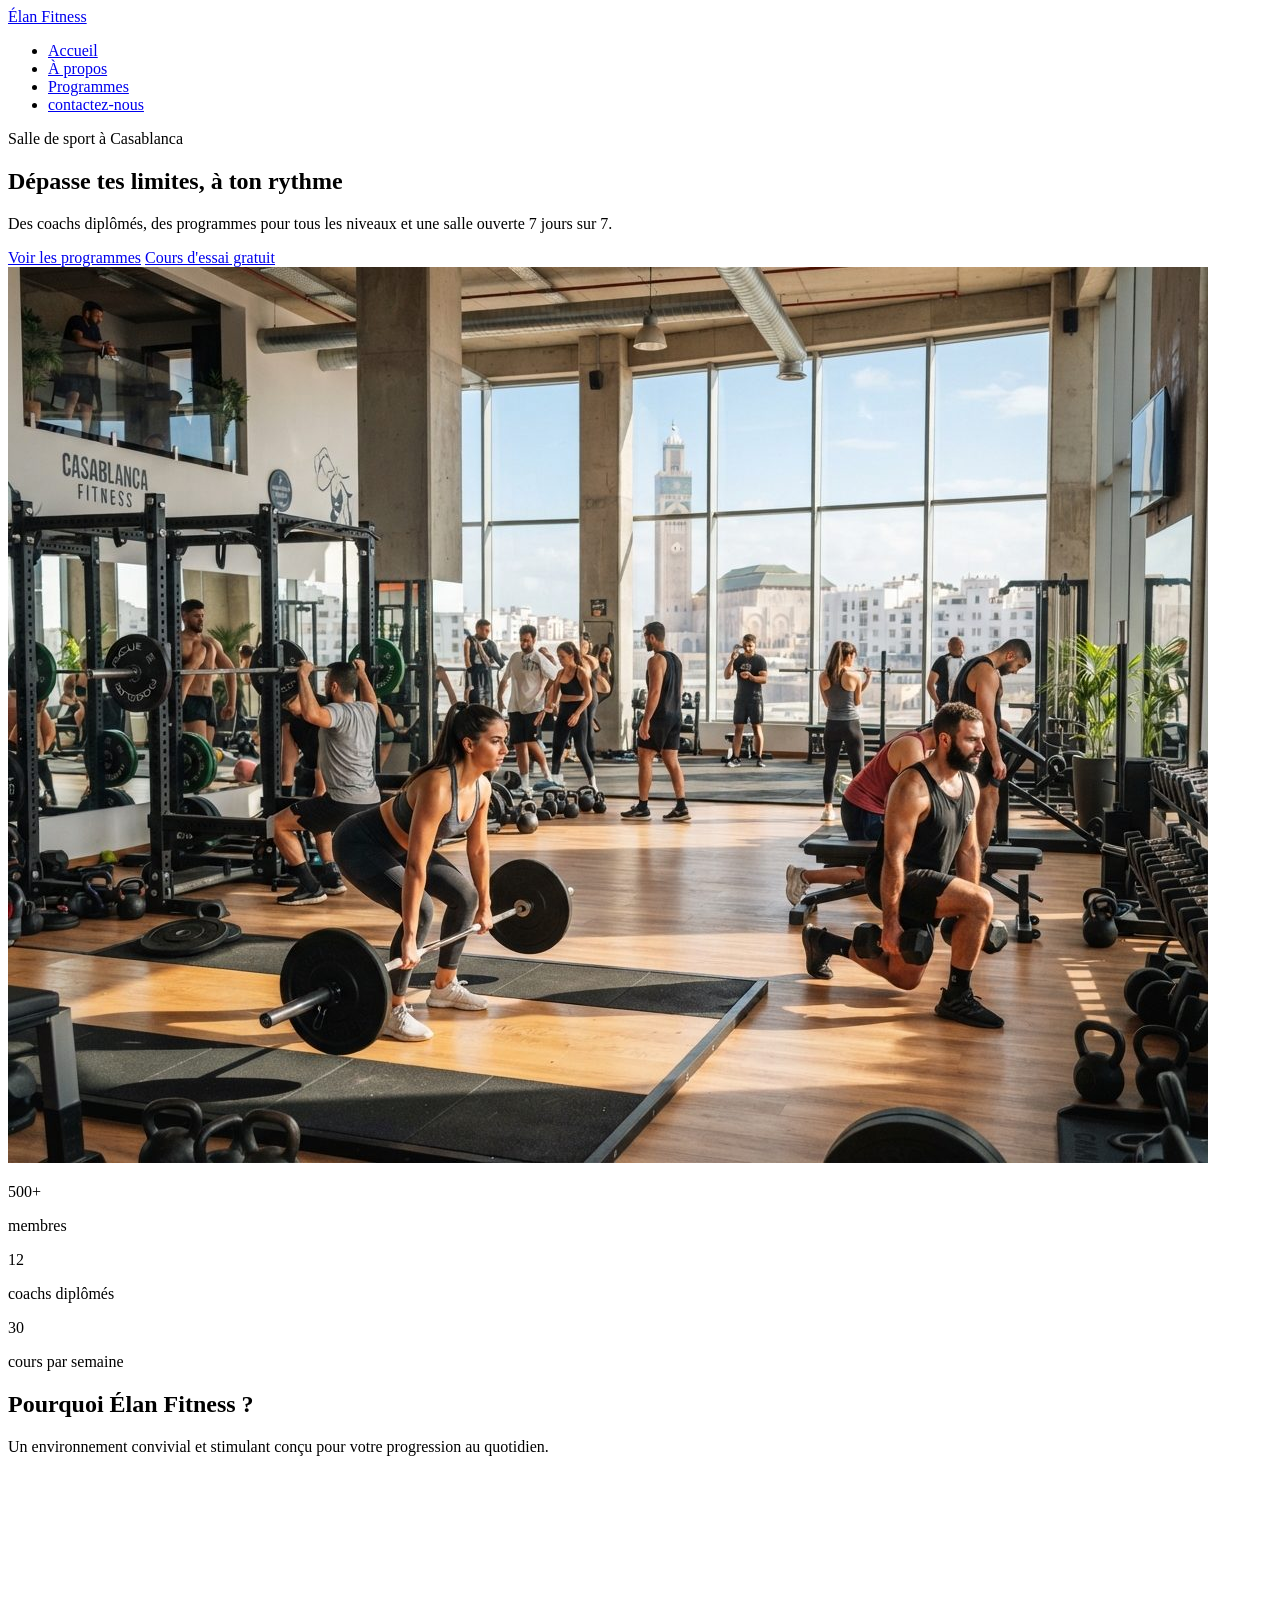
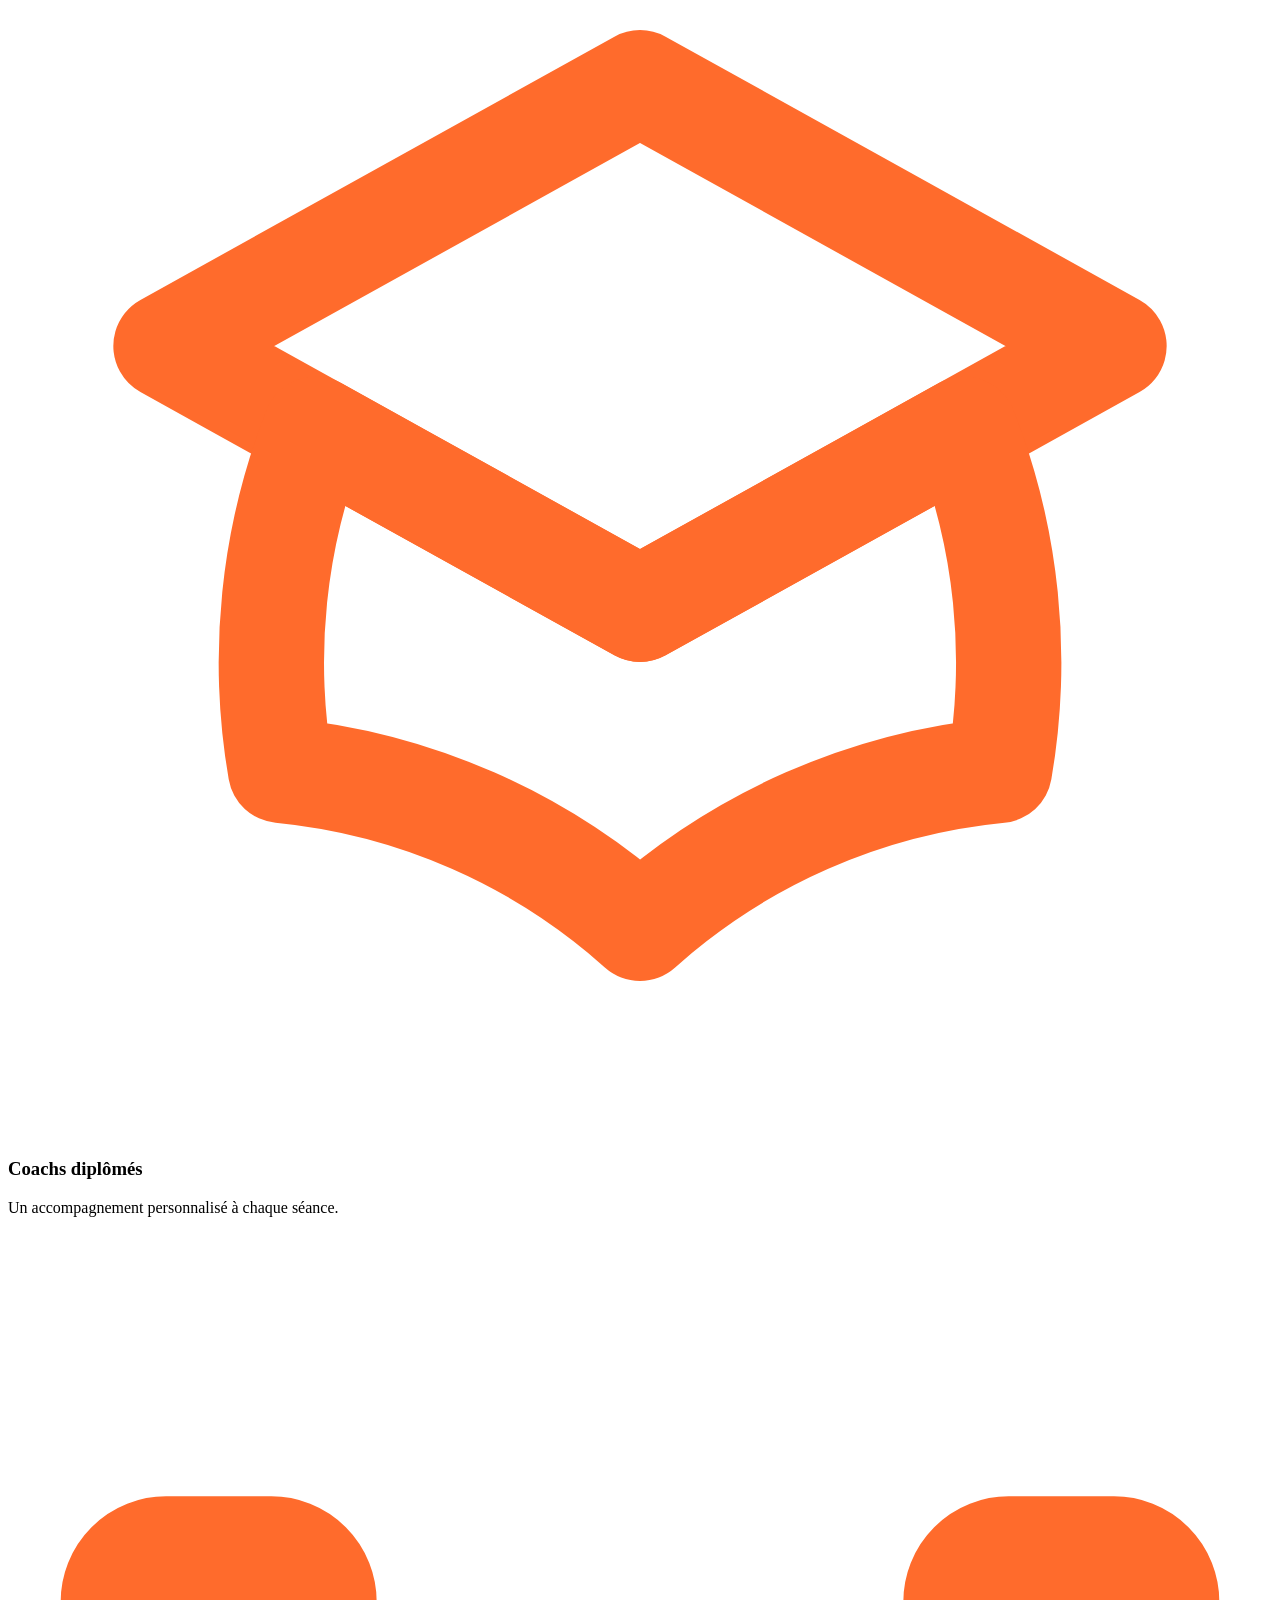
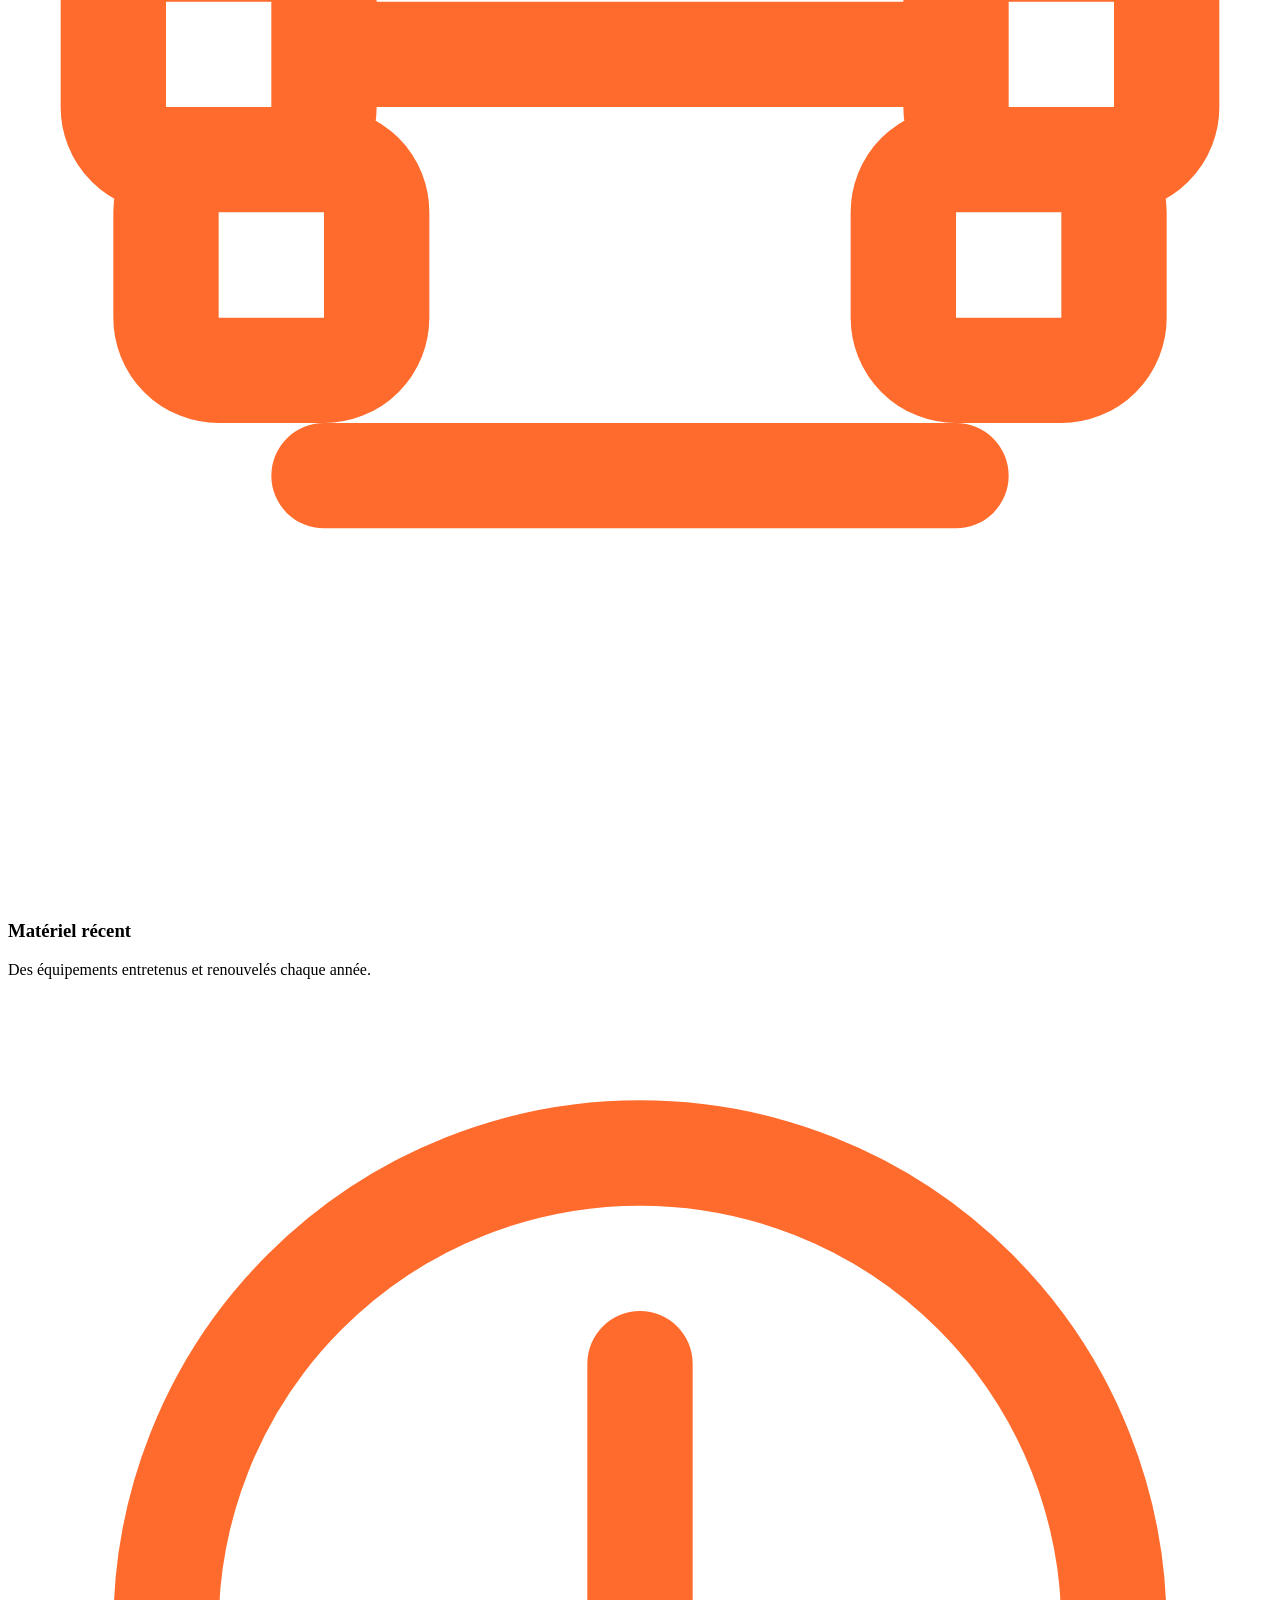
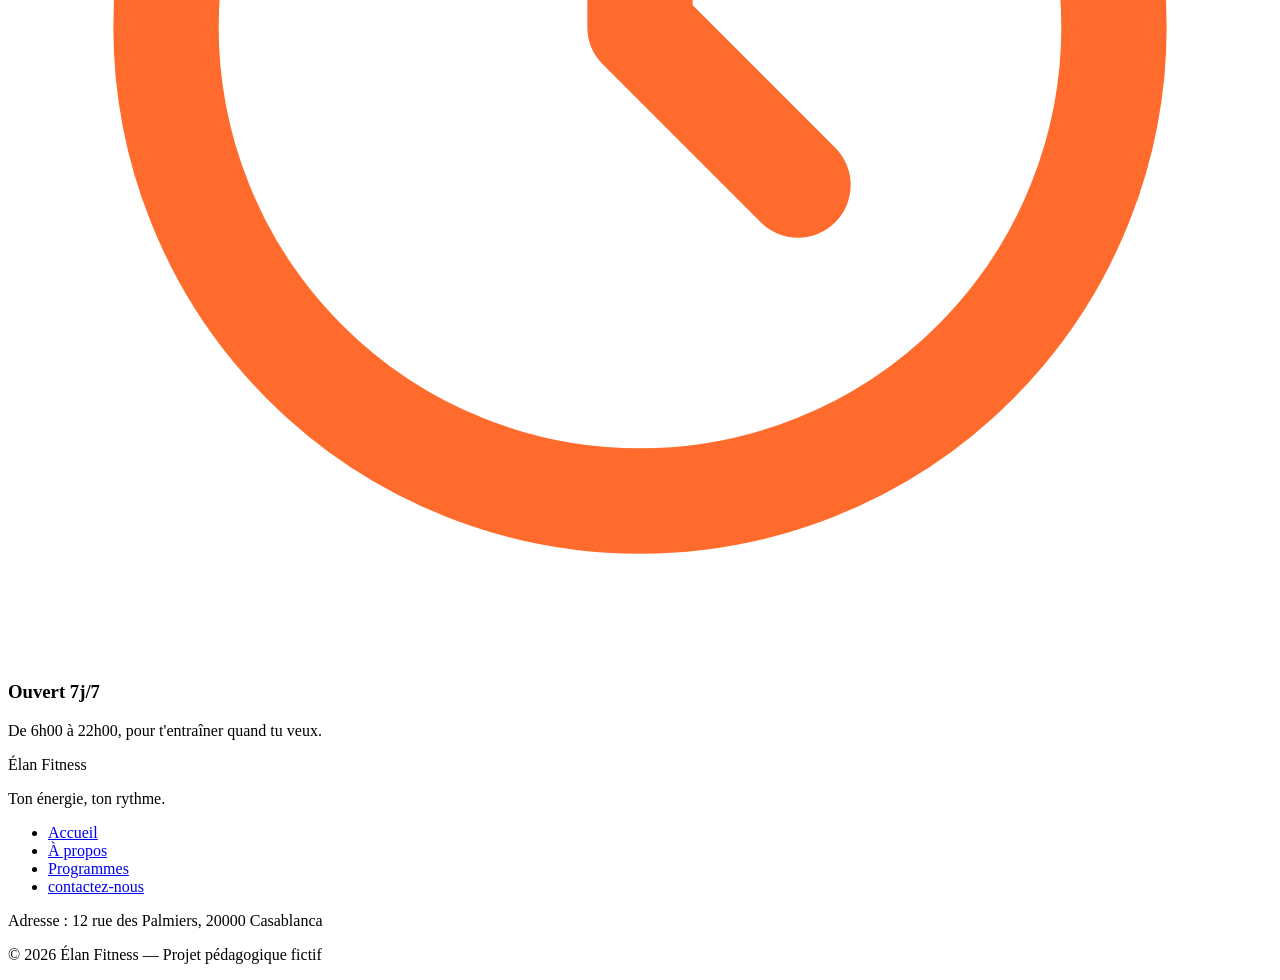
==== index.html @ 832193f3 "decoupage multiple pages" ====
<!DOCTYPE html>
<html lang="fr">
<head>
  <meta charset="UTF-8">
  <meta name="viewport" content="width=device-width, initial-scale=1">
  <meta name="description" content="Élan Fitness, salle de sport à Casablanca : musculation, yoga, cardio et boxe fitness avec des coachs diplômés. Réservez votre cours d'essai gratuit.">
  <title>Élan Fitness | Salle de sport à Casablanca</title>

  <link rel="preconnect" href="https://fonts.googleapis.com">
  <link rel="preconnect" href="https://fonts.gstatic.com" crossorigin>
  <link href="https://fonts.googleapis.com/css2?family=Inter:wght@400;500;600&family=Poppins:wght@600;700;800&display=swap" rel="stylesheet">

  <link rel="stylesheet" href="style.css">
   <link rel="icon" type="image/svg" href="img/icon-email.svg">
</head>

<body>

  <header class="en-tete">
    <div class="conteneur en-tete-contenu">
      <a href="index.html" class="logo">Élan Fitness</a>

      <nav aria-label="Navigation principale">
        <ul class="menu">
          <li><a href="index.html" class="lien-actif">Accueil</a></li>
          <li><a href="apropo.html">À propos</a></li>
          <li><a href="programms.html">Programmes</a></li>
          <li><a href="contact.html">contactez-nous</a></li>
        </ul>
      </nav>
    </div>
  </header>

  <main>

    <section id="accueil" class="hero">
      <div class="conteneur">

        <div class="hero-contenu">
          <div class="hero-texte">
            <p class="sur-titre">Salle de sport à Casablanca</p>
            <h1>Dépasse tes limites, à ton rythme</h1>
            <p class="hero-description">
              Des coachs diplômés, des programmes pour tous les niveaux et une salle ouverte 7 jours sur 7.
            </p>
            <div class="boutons">
              <a href="#programmes" class="bouton bouton-principal">Voir les programmes</a>
              <a href="#contact" class="bouton bouton-secondaire">Cours d'essai gratuit</a>
            </div>
          </div>

          <img class="hero-image" src="img/hero.jpg" alt="Des personnes s'entraînent dans une salle de sport lumineuse à Casablanca">
        </div>

        <div class="chiffres">
          <div class="chiffre">
            <p class="chiffre-nombre">500+</p>
            <p>membres</p>
          </div>
          <div class="chiffre">
            <p class="chiffre-nombre">12</p>
            <p>coachs diplômés</p>
          </div>
          <div class="chiffre">
            <p class="chiffre-nombre">30</p>
            <p>cours par semaine</p>
          </div>
        </div>

      </div>
    </section>

    <section class="section section-blanche">
      <div class="conteneur">

        <div class="section-titre">
          <h2>Pourquoi Élan Fitness ?</h2>
          <p>Un environnement convivial et stimulant conçu pour votre progression au quotidien.</p>
        </div>

        <div class="cartes">
          <article class="carte carte-avantage">
            <div class="icone"><img src="img/icone-coach.svg" alt=""></div>
            <h3>Coachs diplômés</h3>
            <p>Un accompagnement personnalisé à chaque séance.</p>
          </article>

          <article class="carte carte-avantage">
            <div class="icone"><img src="img/icone-materiel.svg" alt=""></div>
            <h3>Matériel récent</h3>
            <p>Des équipements entretenus et renouvelés chaque année.</p>
          </article>

          <article class="carte carte-avantage">
            <div class="icone"><img src="img/icone-horloge.svg" alt=""></div>
            <h3>Ouvert 7j/7</h3>
            <p>De 6h00 à 22h00, pour t'entraîner quand tu veux.</p>
          </article>
        </div>

      </div>
    </section>

    

    

  </main>

  <footer class="pied-de-page">
    <div class="conteneur">

      <div class="pied-haut">
        <div>
          <p class="logo logo-clair">Élan Fitness</p>
          <p class="slogan">Ton énergie, ton rythme.</p>
        </div>

        <nav aria-label="Navigation du pied de page">
          <ul class="menu menu-pied">
            <li><a href="index.html">Accueil</a></li>
            <li><a href="apropo.html">À propos</a></li>
            <li><a href="programms.html">Programmes</a></li>
             <li><a href="contact.html">contactez-nous</a></li>
          </ul>
        </nav>
      </div>

      <div class="pied-bas">
        <p>Adresse : 12 rue des Palmiers, 20000 Casablanca</p>
        <p>&copy; 2026 Élan Fitness — Projet pédagogique fictif</p>
      </div>

    </div>
  </footer>
</body>
</html>
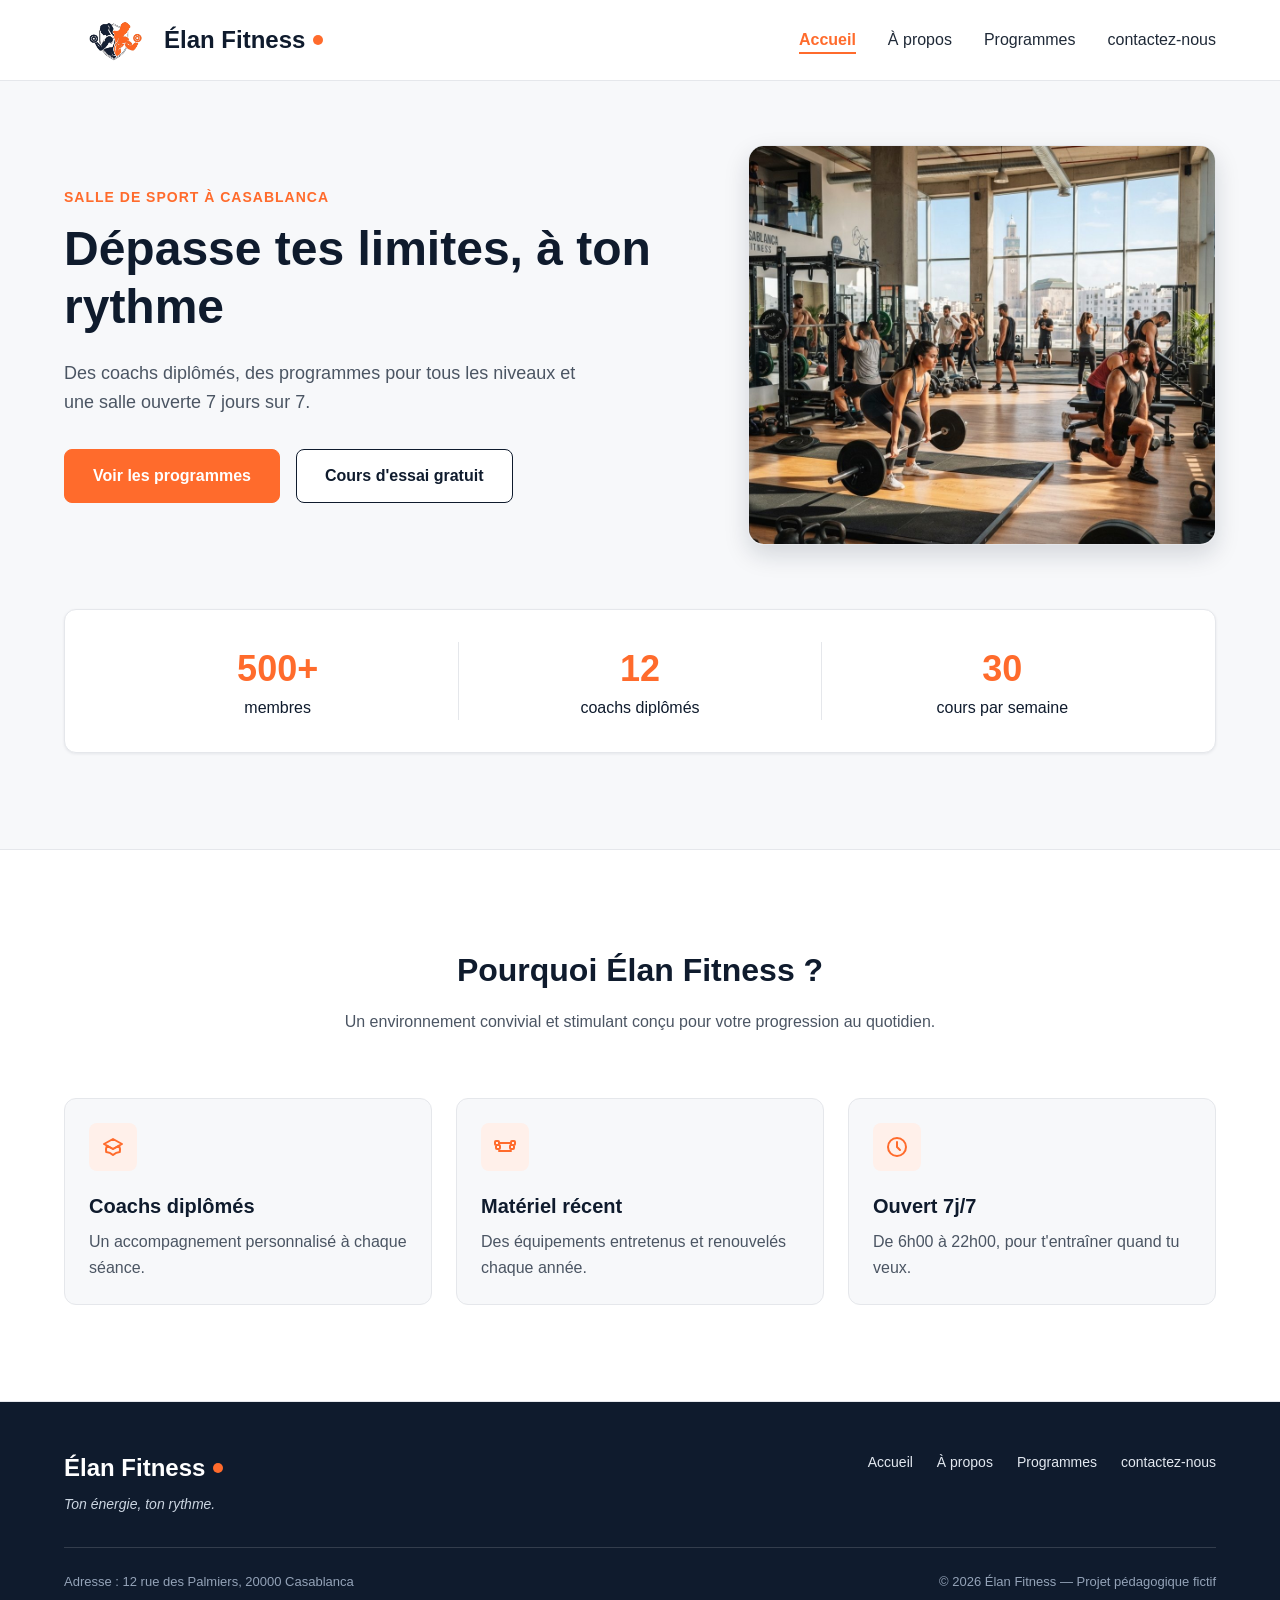
==== commit ede53d3d: "final project" ====
--- a/index.html
+++ b/index.html
@@ -11,14 +11,18 @@
   <link href="https://fonts.googleapis.com/css2?family=Inter:wght@400;500;600&family=Poppins:wght@600;700;800&display=swap" rel="stylesheet">
 
   <link rel="stylesheet" href="style.css">
-   <link rel="icon" type="image/svg" href="img/icon-email.svg">
+
+   <link rel="shortcut icon" href="img/logo.png" type="image/x-icon">
+
 </head>
 
 <body>
 
   <header class="en-tete">
     <div class="conteneur en-tete-contenu">
-      <a href="index.html" class="logo">Élan Fitness</a>
+      
+      <a href="index.html" class="logo"><img src="img/logo.png" id="logo">
+        Élan Fitness</a>
 
       <nav aria-label="Navigation principale">
         <ul class="menu">
--- a/style.css
+++ b/style.css
@@ -0,0 +1,578 @@
+* {
+  box-sizing: border-box;
+  margin: 0;
+  padding: 0;
+}
+
+html {
+  scroll-behavior: smooth;
+}
+
+body {
+  font-family: 'Inter', Arial, sans-serif;
+  font-size: 16px;
+  line-height: 1.5;
+  color: #1F2937;
+  background-color: #F7F8FA;
+}
+
+h1, h2, h3, h4 {
+  font-family: 'Poppins', Arial, sans-serif;
+  color: #0F1B2D;
+}
+
+a {
+  color: inherit;
+  text-decoration: none;
+}
+
+ul {
+  list-style: none;
+}
+
+img {
+  display: block;
+  max-width: 100%;
+}
+
+a:focus-visible,
+button:focus-visible {
+  outline: 3px solid #FF6B2C;
+  outline-offset: 2px;
+}
+
+.conteneur {
+  width: 100%;
+  max-width: 1200px;
+  margin: 0 auto;
+  padding: 0 24px;
+}
+
+.section {
+  padding: 96px 0;
+}
+
+.section-blanche {
+  background-color: #FFFFFF;
+  border-top: 1px solid #E5E7EB;
+  border-bottom: 1px solid #E5E7EB;
+}
+
+.section-titre {
+  max-width: 640px;
+  margin: 0 auto 64px;
+  text-align: center;
+}
+
+.section-titre h2 {
+  font-size: 32px;
+  margin-bottom: 16px;
+}
+
+.section-titre h3 {
+  font-size: 26px;
+  margin-bottom: 12px;
+}
+
+.section-titre p {
+  color: #4B5563;
+}
+
+.sur-titre {
+  font-size: 14px;
+  font-weight: 600;
+  color: #FF6B2C;
+  text-transform: uppercase;
+  letter-spacing: 1px;
+  margin-bottom: 12px;
+}
+
+.bouton {
+  display: inline-block;
+  padding: 14px 28px;
+  border-radius: 8px;
+  font-size: 16px;
+  font-weight: 600;
+  text-align: center;
+  cursor: pointer;
+}
+
+.bouton-principal {
+  background-color: #FF6B2C;
+  border: 1px solid #FF6B2C;
+  color: #FFFFFF;
+}
+
+.bouton-principal:hover {
+  background-color: #F05817;
+}
+
+.bouton-secondaire {
+  background-color: #FFFFFF;
+  border: 1px solid #0F1B2D;
+  color: #0F1B2D;
+}
+
+.bouton-secondaire:hover {
+  background-color: #F3F4F6;
+}
+
+.cartes {
+  display: flex;
+  gap: 24px;
+}
+
+.carte {
+  flex: 1;
+  background-color: #FFFFFF;
+  border: 1px solid #E5E7EB;
+  border-radius: 12px;
+  box-shadow: 0 1px 3px rgba(15, 27, 45, 0.08);
+}
+
+.icone {
+  width: 48px;
+  height: 48px;
+  background-color: #FFF0EA;
+  border-radius: 8px;
+  display: flex;
+  align-items: center;
+  justify-content: center;
+}
+
+.icone img {
+  width: 24px;
+  height: 24px;
+}
+
+.icone-petite {
+  width: 32px;
+  height: 32px;
+  border-radius: 50%;
+}
+
+.icone-petite img {
+  width: 16px;
+  height: 16px;
+}
+
+.en-tete {
+  position: sticky;
+  top: 0;
+  z-index: 10;
+  background-color: #FFFFFF;
+  border-bottom: 1px solid #E5E7EB;
+}
+
+.en-tete-contenu {
+  height: 80px;
+  display: flex;
+  align-items: center;
+  justify-content: space-between;
+}
+
+.logo {
+  display: flex;
+  align-items: center;
+  font-family: 'Poppins', Arial, sans-serif;
+  font-size: 24px;
+  font-weight: 700;
+  color: #0F1B2D;
+  
+}
+
+.logo::after {
+  content: "";
+  width: 10px;
+  height: 10px;
+  margin-left: 8px;
+  background-color: #FF6B2C;
+  border-radius: 50%;
+}
+
+.menu {
+  display: flex;
+  gap: 32px;
+}
+
+.menu a {
+  font-weight: 500;
+  padding-bottom: 4px;
+  border-bottom: 2px solid transparent;
+}
+
+.menu a:hover {
+  color: #FF6B2C;
+}
+
+.menu .lien-actif {
+  color: #FF6B2C;
+  font-weight: 600;
+  border-bottom-color: #FF6B2C;
+}
+
+.hero {
+  padding: 64px 0 96px;
+}
+
+.hero-contenu {
+  display: flex;
+  align-items: center;
+  gap: 32px;
+}
+
+.hero-texte {
+  flex: 7;
+}
+
+.hero-texte h1 {
+  font-size: 48px;
+  font-weight: 800;
+  line-height: 1.2;
+  margin-bottom: 24px;
+}
+
+.hero-description {
+  max-width: 520px;
+  font-size: 18px;
+  line-height: 1.6;
+  color: #4B5563;
+  margin-bottom: 32px;
+}
+
+.boutons {
+  display: flex;
+  flex-wrap: wrap;
+  gap: 16px;
+}
+
+.hero-image {
+  flex: 5;
+  min-width: 0;
+  height: 400px;
+  object-fit: cover;
+  border-radius: 16px;
+  border: 1px solid #E5E7EB;
+  box-shadow: 0 10px 25px rgba(15, 27, 45, 0.15);
+}
+
+.chiffres {
+  display: flex;
+  margin-top: 64px;
+  padding: 32px;
+  background-color: #FFFFFF;
+  border: 1px solid #E5E7EB;
+  border-radius: 12px;
+  box-shadow: 0 1px 3px rgba(15, 27, 45, 0.08);
+}
+
+.chiffre {
+  flex: 1;
+  text-align: center;
+  font-weight: 500;
+  color: #0F1B2D;
+}
+
+.chiffre + .chiffre {
+  border-left: 1px solid #E5E7EB;
+}
+
+.chiffre-nombre {
+  font-family: 'Poppins', Arial, sans-serif;
+  font-size: 36px;
+  font-weight: 800;
+  color: #FF6B2C;
+}
+
+.carte-avantage {
+  padding: 24px;
+  background-color: #F7F8FA;
+  box-shadow: none;
+}
+
+.carte-avantage .icone {
+  margin-bottom: 20px;
+}
+
+.carte-avantage h3 {
+  font-size: 20px;
+  margin-bottom: 8px;
+}
+
+.carte-avantage p {
+  color: #4B5563;
+  line-height: 1.6;
+}
+
+.apropos-contenu {
+  display: flex;
+  align-items: center;
+  gap: 64px;
+}
+
+.apropos-texte {
+  flex: 7;
+}
+
+.apropos-texte h2 {
+  font-size: 36px;
+  line-height: 1.2;
+  margin-bottom: 20px;
+}
+
+.apropos-texte p {
+  color: #4B5563;
+  line-height: 1.7;
+  margin-bottom: 16px;
+}
+
+.valeurs {
+  display: flex;
+  gap: 16px;
+  margin-top: 32px;
+}
+
+.valeur {
+  flex: 1;
+  display: flex;
+  align-items: center;
+  gap: 12px;
+  padding: 12px 16px;
+  background-color: #FFFFFF;
+  border: 1px solid #E5E7EB;
+  border-radius: 12px;
+  font-family: 'Poppins', Arial, sans-serif;
+  font-size: 14px;
+  font-weight: 600;
+  color: #0F1B2D;
+}
+
+.apropos-image {
+  flex: 5;
+  min-width: 0;
+  height: 360px;
+  object-fit: cover;
+  border-radius: 16px;
+  box-shadow: 0 10px 25px rgba(15, 27, 45, 0.15);
+}
+
+.carte-programme {
+  display: flex;
+  flex-direction: column;
+  overflow: hidden;
+}
+
+.carte-programme > img {
+  width: 100%;
+  height: 200px;
+  object-fit: cover;
+}
+
+.programme-corps {
+  flex: 1;
+  display: flex;
+  flex-direction: column;
+  padding: 20px;
+}
+
+.programme-corps h3 {
+  font-size: 20px;
+  margin-bottom: 8px;
+}
+
+.programme-corps p {
+  font-size: 15px;
+  color: #4B5563;
+}
+
+.etiquette {
+  align-self: flex-start;
+  padding: 4px 10px;
+  margin-bottom: 12px;
+  border-radius: 6px;
+  font-size: 12px;
+  font-weight: 600;
+}
+
+.etiquette-orange {
+  background-color: #FFEDE5;
+  color: #C2410C;
+}
+
+.etiquette-bleue {
+  background-color: #DBEAFE;
+  color: #1D4ED8;
+}
+
+.etiquette-verte {
+  background-color: #D1FAE5;
+  color: #047857;
+}
+
+.programme-corps .duree {
+  display: flex;
+  align-items: center;
+  gap: 8px;
+  margin-top: auto;
+  padding-top: 16px;
+  border-top: 1px solid #E5E7EB;
+  font-size: 13px;
+  font-weight: 600;
+  color: #0F1B2D;
+}
+
+.programme-corps h3 + p {
+  margin-bottom: 16px;
+}
+
+.duree img {
+  width: 16px;
+  height: 16px;
+}
+
+.formules {
+  margin-top: 96px;
+}
+
+.formule {
+  position: relative;
+  display: flex;
+  flex-direction: column;
+  padding: 28px;
+}
+
+.formule h4 {
+  font-size: 20px;
+}
+
+.prix {
+  margin: 8px 0 16px;
+  font-family: 'Poppins', Arial, sans-serif;
+  font-size: 30px;
+  font-weight: 800;
+  color: #FF6B2C;
+}
+
+.prix span {
+  font-family: 'Inter', Arial, sans-serif;
+  font-size: 16px;
+  font-weight: 500;
+  color: #4B5563;
+}
+
+.prix-note {
+  margin: -8px 0 16px;
+  font-size: 13px;
+  color: #4B5563;
+}
+
+.formule-liste {
+  flex: 1;
+  margin-bottom: 24px;
+}
+
+.formule-liste li {
+  padding-left: 28px;
+  margin-bottom: 12px;
+  font-size: 15px;
+  background-image: url('img/icone-check.svg');
+  background-repeat: no-repeat;
+  background-position: left center;
+  background-size: 16px;
+}
+
+.formule .bouton {
+  display: block;
+}
+
+.formule-populaire {
+  border: 2px solid #FF6B2C;
+  box-shadow: 0 10px 25px rgba(255, 107, 44, 0.2);
+}
+
+.badge-populaire {
+  position: absolute;
+  top: -14px;
+  left: 50%;
+  transform: translateX(-50%);
+  padding: 4px 14px;
+  background-color: #FF6B2C;
+  border-radius: 999px;
+  font-size: 12px;
+  font-weight: 700;
+  text-transform: uppercase;
+  color: #FFFFFF;
+}
+
+.pied-de-page {
+  padding: 48px 0 32px;
+  background-color: #0F1B2D;
+  color: #FFFFFF;
+}
+
+.pied-haut {
+  display: flex;
+  justify-content: space-between;
+  align-items: flex-start;
+  padding-bottom: 32px;
+  border-bottom: 1px solid rgba(255, 255, 255, 0.15);
+}
+
+.logo-clair {
+  color: #FFFFFF;
+}
+
+.slogan {
+  margin-top: 8px;
+  font-size: 14px;
+  font-style: italic;
+  color: #CBD5E1;
+}
+
+.menu-pied {
+  gap: 24px;
+}
+
+.menu-pied a {
+  font-size: 14px;
+  font-weight: 400;
+  color: #E2E8F0;
+}
+
+.pied-bas {
+  display: flex;
+  justify-content: space-between;
+  margin-top: 24px;
+  font-size: 13px;
+  color: #94A3B8;
+}
+.contact-contenu { 
+  align-items: flex-start; 
+}
+.contact-infos, .formulaire-contact { 
+  padding: 24px; 
+}
+.contact-ligne { 
+  display: flex;
+  gap: 12px;
+   margin: 20px 0;
+}
+.contact-ligne img {
+  width: 24px;
+  height: 24px;
+}
+.formulaire-contact label {
+  display: block;
+  margin-top: 16px;
+}
+.formulaire-contact input, .formulaire-contact select, .formulaire-contact textarea {
+  width: 100%; 
+  padding: 10px; 
+  font: inherit;
+}
+.formulaire-contact button { 
+  margin-top: 20px; 
+} 
+#logo{
+  width: 100px;
+}
